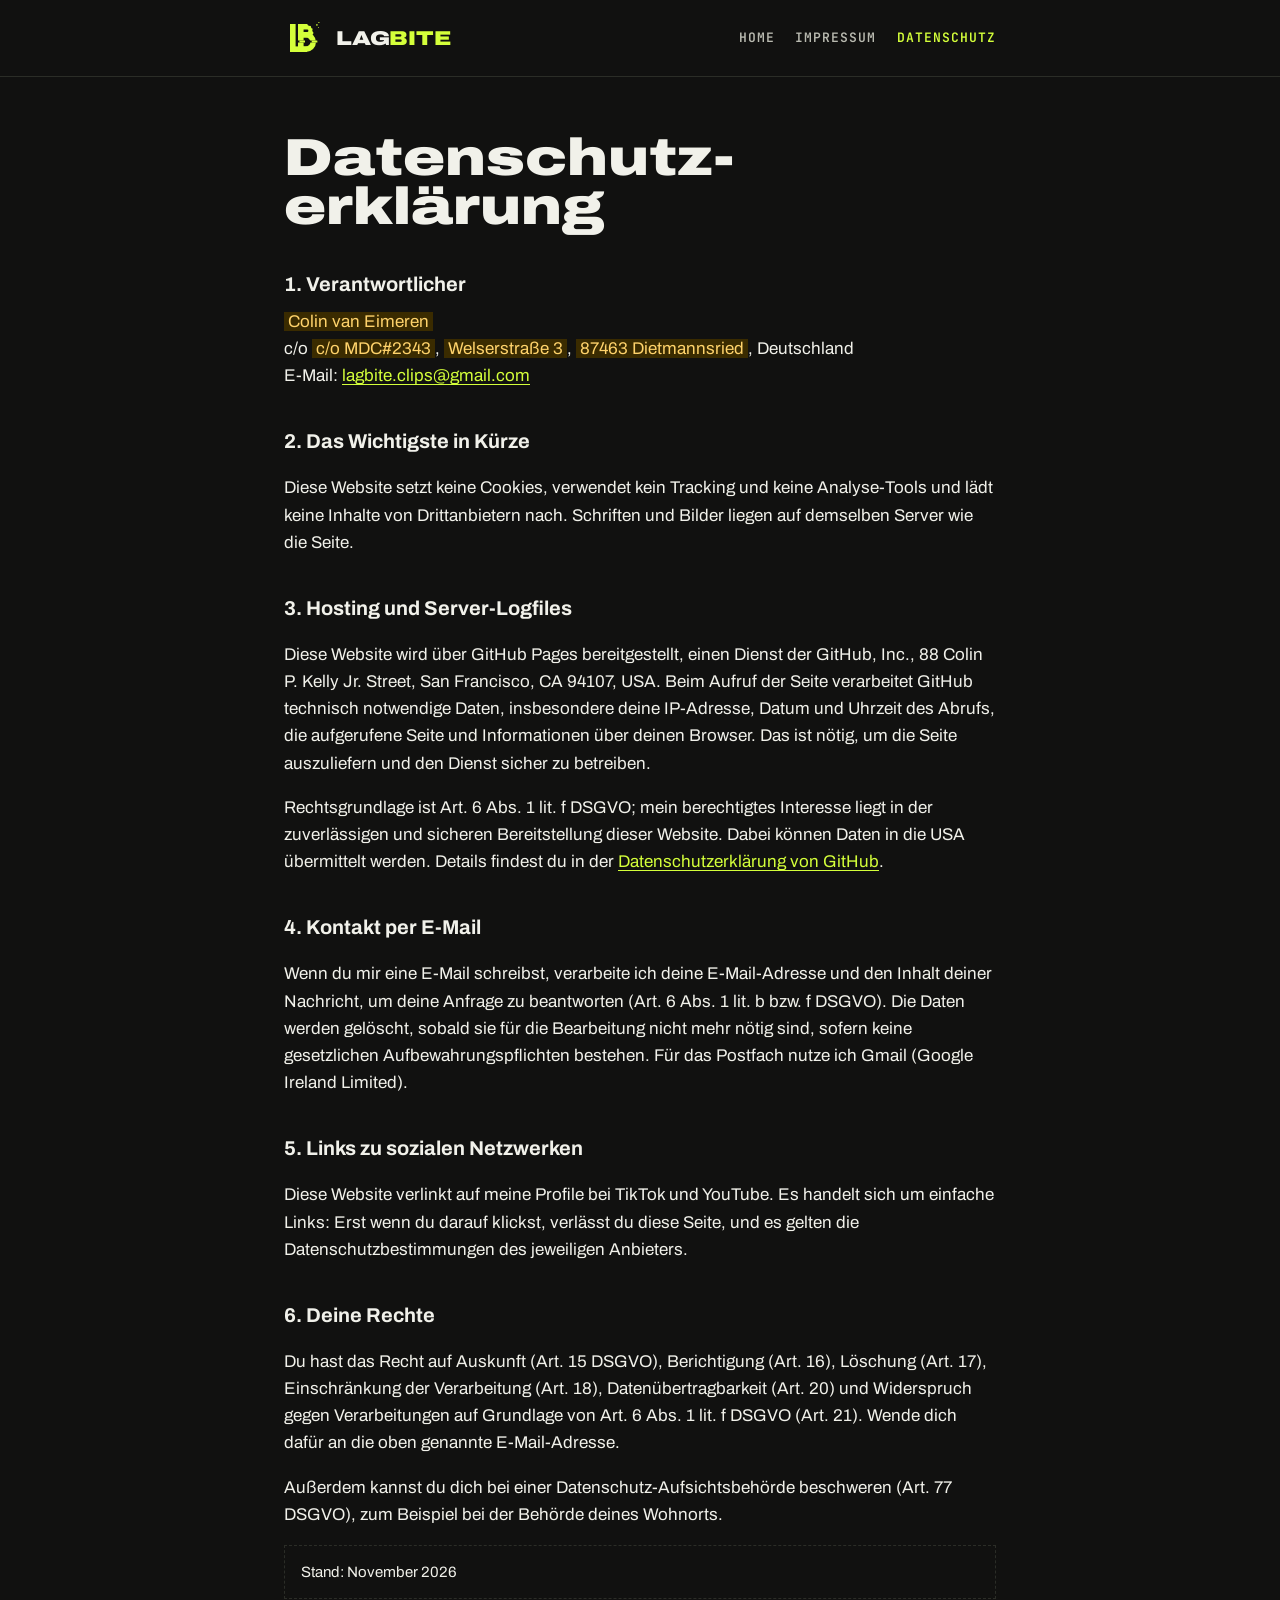
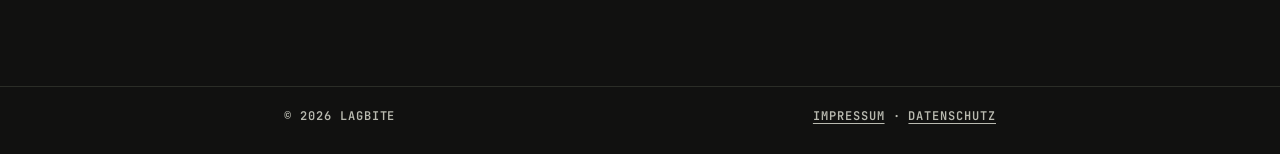
==== datenschutz.html @ c2e8a9fb "Create Website" ====
<!doctype html>
<html lang="de">
<head>
<meta charset="utf-8">
<meta name="viewport" content="width=device-width, initial-scale=1">
<title>Datenschutz – LagBite</title>
<meta name="description" content="Datenschutzerklärung von LagBite">
<link rel="icon" href="favicon.svg" type="image/svg+xml">
<link rel="stylesheet" href="style.css">
</head>
<body>
<header class="site"><div class="wrap">
<a class="brand" href="index.html"><img src="logo.svg" alt=""><span>LAG<b>BITE</b></span></a>
<nav class="site" aria-label="Main"><a href="index.html">Home</a><a href="impressum.html">Impressum</a><a href="datenschutz.html" aria-current="page">Datenschutz</a></nav>
</div></header>
<main><div class="wrap legal">
<h1>Datenschutz&shy;erklärung</h1>

<h2>1. Verantwortlicher</h2>
<address>
<span class="fill">Colin van Eimeren</span><br>
c/o <span class="fill">c/o MDC#2343</span>, <span class="fill">Welserstraße 3</span>, <span class="fill">87463 Dietmannsried</span>, Deutschland<br>
E-Mail: <a href="mailto:lagbite.clips@gmail.com">lagbite.clips@gmail.com</a>
</address>

<h2>2. Das Wichtigste in Kürze</h2>
<p>Diese Website setzt keine Cookies, verwendet kein Tracking und keine Analyse-Tools und lädt keine Inhalte von Drittanbietern nach. Schriften und Bilder liegen auf demselben Server wie die Seite.</p>

<h2>3. Hosting und Server-Logfiles</h2>
<p>Diese Website wird über GitHub Pages bereitgestellt, einen Dienst der GitHub, Inc., 88 Colin P. Kelly Jr. Street, San Francisco, CA 94107, USA. Beim Aufruf der Seite verarbeitet GitHub technisch notwendige Daten, insbesondere deine IP-Adresse, Datum und Uhrzeit des Abrufs, die aufgerufene Seite und Informationen über deinen Browser. Das ist nötig, um die Seite auszuliefern und den Dienst sicher zu betreiben.</p>
<p>Rechtsgrundlage ist Art. 6 Abs. 1 lit. f DSGVO; mein berechtigtes Interesse liegt in der zuverlässigen und sicheren Bereitstellung dieser Website. Dabei können Daten in die USA übermittelt werden. Details findest du in der <a href="https://docs.github.com/en/site-policy/privacy-policies/github-general-privacy-statement">Datenschutzerklärung von GitHub</a>.</p>

<h2>4. Kontakt per E-Mail</h2>
<p>Wenn du mir eine E-Mail schreibst, verarbeite ich deine E-Mail-Adresse und den Inhalt deiner Nachricht, um deine Anfrage zu beantworten (Art. 6 Abs. 1 lit. b bzw. f DSGVO). Die Daten werden gelöscht, sobald sie für die Bearbeitung nicht mehr nötig sind, sofern keine gesetzlichen Aufbewahrungspflichten bestehen. Für das Postfach nutze ich Gmail (Google Ireland Limited).</p>

<h2>5. Links zu sozialen Netzwerken</h2>
<p>Diese Website verlinkt auf meine Profile bei TikTok und YouTube. Es handelt sich um einfache Links: Erst wenn du darauf klickst, verlässt du diese Seite, und es gelten die Datenschutzbestimmungen des jeweiligen Anbieters.</p>

<h2>6. Deine Rechte</h2>
<p>Du hast das Recht auf Auskunft (Art. 15 DSGVO), Berichtigung (Art. 16), Löschung (Art. 17), Einschränkung der Verarbeitung (Art. 18), Datenübertragbarkeit (Art. 20) und Widerspruch gegen Verarbeitungen auf Grundlage von Art. 6 Abs. 1 lit. f DSGVO (Art. 21). Wende dich dafür an die oben genannte E-Mail-Adresse.</p>
<p>Außerdem kannst du dich bei einer Datenschutz-Aufsichtsbehörde beschweren (Art. 77 DSGVO), zum Beispiel bei der Behörde deines Wohnorts.</p>

<p class="note">Stand: November 2026</p>
</div></main>
<footer class="site"><div class="wrap">
<span>© 2026 LagBite</span>
<span><a href="impressum.html">Impressum</a> · <a href="datenschutz.html">Datenschutz</a></span>
</div></footer>
</body>
</html>
---- style.css ----
@font-face { font-family: "Archivo X"; src: url("fonts/archivo-expanded-black.woff2") format("woff2"); font-weight: 900; font-display: swap; }
@font-face { font-family: "Archivo"; src: url("fonts/archivo-regular.woff2") format("woff2"); font-weight: 400; font-display: swap; }
@font-face { font-family: "Archivo"; src: url("fonts/archivo-bold.woff2") format("woff2"); font-weight: 700; font-display: swap; }
@font-face { font-family: "JetBrains Mono"; src: url("fonts/jetbrainsmono-semibold.woff2") format("woff2"); font-weight: 600; font-display: swap; }

:root {
  --ink: #111110;
  --panel: #1a1b18;
  --line: #2b2d27;
  --paper: #f1f1ea;
  --muted: #b9bab0;
  --lime: #d4ff3a;
}

* { box-sizing: border-box; }
html { background: var(--ink); color: var(--paper); }
body {
  margin: 0;
  font-family: "Archivo", system-ui, -apple-system, "Segoe UI", sans-serif;
  font-size: 17px;
  line-height: 1.6;
  min-height: 100vh;
  display: flex;
  flex-direction: column;
}
a { color: var(--lime); text-underline-offset: 3px; }
a:hover { color: var(--paper); }
a:focus-visible { outline: 3px solid var(--lime); outline-offset: 3px; }

.wrap { width: 100%; max-width: 760px; margin: 0 auto; padding: 0 24px; }

header.site {
  border-bottom: 1px solid var(--line);
}
header.site .wrap {
  display: flex; align-items: center; justify-content: space-between; gap: 16px;
  padding-top: 18px; padding-bottom: 18px;
}
.brand { display: flex; align-items: center; gap: 12px; text-decoration: none; color: var(--paper); }
.brand img { width: 40px; height: 40px; }
.brand span { font-family: "Archivo X", "Archivo", sans-serif; font-weight: 900; font-size: 20px; letter-spacing: -0.01em; }
.brand b { color: var(--lime); font-weight: 900; }
nav.site { display: flex; gap: 20px; font-family: "JetBrains Mono", ui-monospace, monospace; font-size: 13px; letter-spacing: 0.08em; text-transform: uppercase; }
nav.site a { color: var(--muted); text-decoration: none; }
nav.site a:hover, nav.site a[aria-current="page"] { color: var(--lime); }

main { flex: 1; padding: 56px 0 72px; }

.hero { display: flex; flex-direction: column; align-items: flex-start; gap: 28px; }
.hero img { width: 132px; height: 132px; }
.hero h1 {
  margin: 0;
  font-family: "Archivo X", "Archivo", sans-serif; font-weight: 900;
  font-size: clamp(48px, 11vw, 96px); line-height: 0.85; letter-spacing: -0.01em;
}
.hero h1 b { color: var(--lime); font-weight: 900; }
.tagline { margin: 0; font-family: "JetBrains Mono", ui-monospace, monospace; font-size: 14px; letter-spacing: 0.14em; text-transform: uppercase; color: var(--paper); }
.lead { margin: 0; max-width: 560px; color: var(--muted); }

.links { list-style: none; padding: 0; margin: 12px 0 0; display: flex; flex-wrap: wrap; gap: 12px; }
.links a {
  display: inline-flex; align-items: center; min-height: 48px; padding: 0 20px;
  border: 2px solid var(--lime); color: var(--lime); text-decoration: none;
  font-family: "JetBrains Mono", ui-monospace, monospace; font-size: 14px; letter-spacing: 0.08em; text-transform: uppercase;
}
.links a:hover { background: var(--lime); color: var(--ink); }

.legal h1 { font-family: "Archivo X", "Archivo", sans-serif; font-weight: 900; font-size: clamp(34px, 7vw, 52px); line-height: 0.95; margin: 0 0 32px; }
.legal h2 { font-size: 20px; margin: 36px 0 8px; }
.legal h3 { font-size: 17px; margin: 24px 0 6px; }
.legal p, .legal li { color: var(--paper); }
.legal address { font-style: normal; }
.legal .fill { background: #3a2b00; color: #ffd36b; padding: 0 4px; }
.note { border: 1px dashed var(--line); padding: 14px 16px; color: var(--muted); font-size: 15px; }

footer.site { border-top: 1px solid var(--line); }
footer.site .wrap {
  display: flex; flex-wrap: wrap; justify-content: space-between; gap: 12px;
  padding-top: 20px; padding-bottom: 28px;
  font-family: "JetBrains Mono", ui-monospace, monospace; font-size: 12px; letter-spacing: 0.08em; text-transform: uppercase; color: var(--muted);
}
footer.site a { color: var(--muted); }
footer.site a:hover { color: var(--lime); }

.pixels { display: flex; gap: 5px; }
.pixels i { width: 12px; height: 12px; background: var(--line); display: block; }
.pixels i.on { background: var(--lime); }
.pixels i.half { background: #6e8221; }

@media (max-width: 560px) {
  header.site .wrap { flex-wrap: wrap; row-gap: 10px; }
  nav.site { gap: 16px; font-size: 12px; width: 100%; }
  .brand span { font-size: 20px; }
}
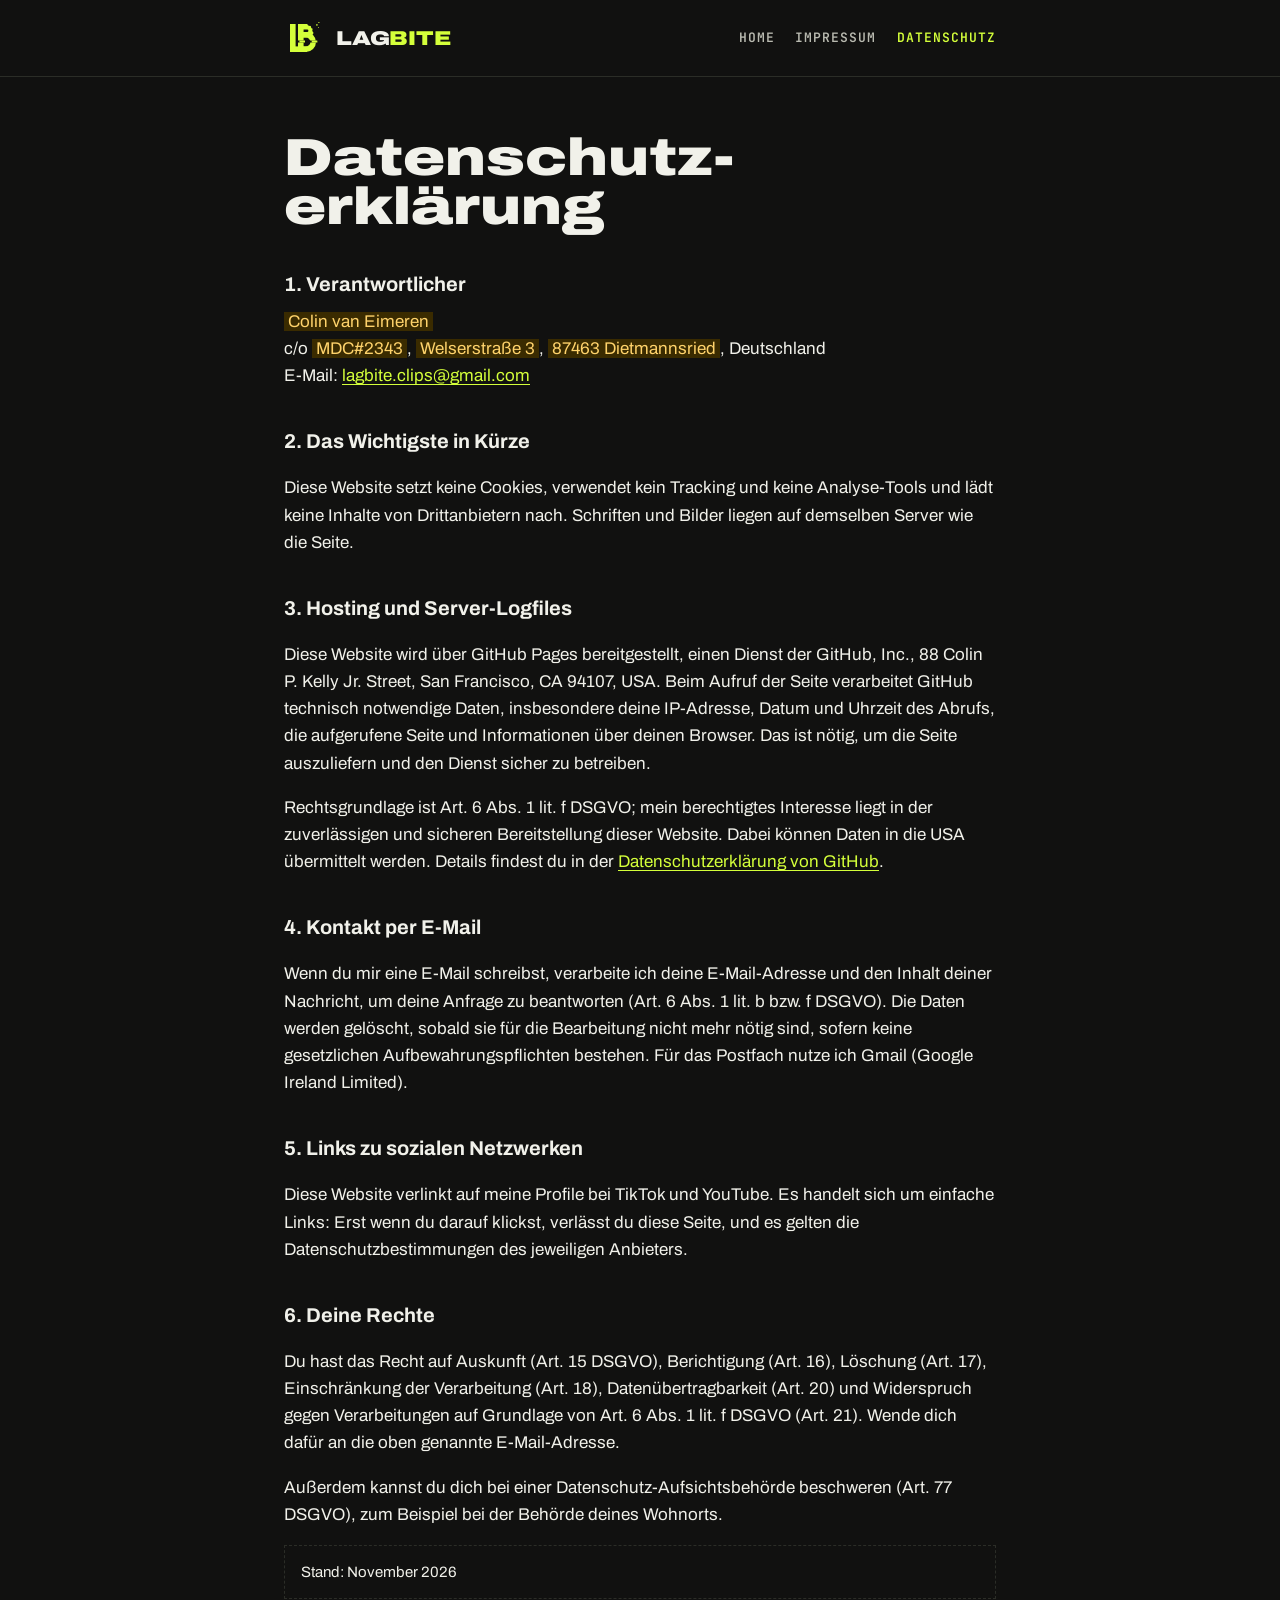
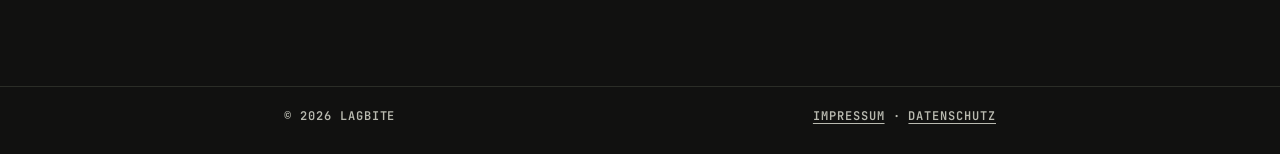
==== commit e746187e: "Fix address formatting in datenschutz.html" ====
--- a/datenschutz.html
+++ b/datenschutz.html
@@ -19,7 +19,7 @@
 <h2>1. Verantwortlicher</h2>
 <address>
 <span class="fill">Colin van Eimeren</span><br>
-c/o <span class="fill">c/o MDC#2343</span>, <span class="fill">Welserstraße 3</span>, <span class="fill">87463 Dietmannsried</span>, Deutschland<br>
+c/o <span class="fill">MDC#2343</span>, <span class="fill">Welserstraße 3</span>, <span class="fill">87463 Dietmannsried</span>, Deutschland<br>
 E-Mail: <a href="mailto:lagbite.clips@gmail.com">lagbite.clips@gmail.com</a>
 </address>
 
